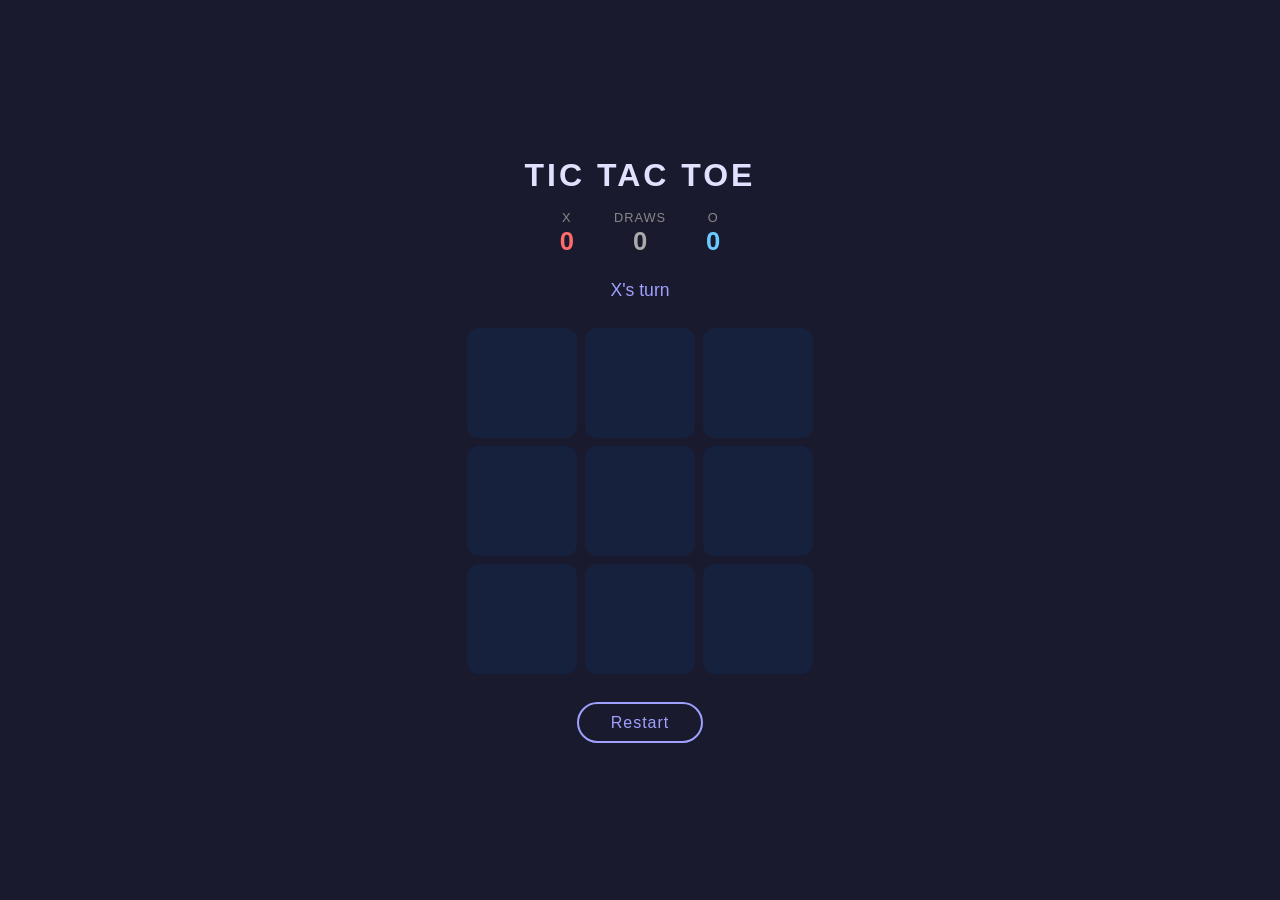
==== tic_tac_toe.html @ e94262e0 "Initial commit: Tic Tac Toe game Self-contained HTML/CSS/JS tic tac toe game with dark theme, score " ====
<!DOCTYPE html>
<html lang="en">
<head>
  <meta charset="UTF-8">
  <meta name="viewport" content="width=device-width, initial-scale=1.0">
  <title>Tic Tac Toe</title>
  <style>
    * { box-sizing: border-box; margin: 0; padding: 0; }

    body {
      min-height: 100vh;
      display: flex;
      flex-direction: column;
      align-items: center;
      justify-content: center;
      background: #1a1a2e;
      font-family: 'Segoe UI', sans-serif;
      color: #eee;
    }

    h1 {
      font-size: 2rem;
      margin-bottom: 1rem;
      letter-spacing: 3px;
      text-transform: uppercase;
      color: #e0e0ff;
    }

    #status {
      font-size: 1.1rem;
      margin-bottom: 1.5rem;
      height: 1.5rem;
      color: #a0a0ff;
    }

    #board {
      display: grid;
      grid-template-columns: repeat(3, 110px);
      grid-template-rows: repeat(3, 110px);
      gap: 8px;
    }

    .cell {
      background: #16213e;
      border-radius: 12px;
      display: flex;
      align-items: center;
      justify-content: center;
      font-size: 3rem;
      font-weight: bold;
      cursor: pointer;
      transition: background 0.15s, transform 0.1s;
      user-select: none;
    }

    .cell:hover:not(.taken) {
      background: #0f3460;
      transform: scale(1.04);
    }

    .cell.x { color: #ff6b6b; }
    .cell.o { color: #6bcbff; }

    .cell.winning {
      background: #0f3460;
      box-shadow: 0 0 16px 4px rgba(160, 160, 255, 0.4);
    }

    #restart {
      margin-top: 1.8rem;
      padding: 0.6rem 2rem;
      font-size: 1rem;
      border: 2px solid #a0a0ff;
      background: transparent;
      color: #a0a0ff;
      border-radius: 30px;
      cursor: pointer;
      letter-spacing: 1px;
      transition: background 0.15s, color 0.15s;
    }

    #restart:hover {
      background: #a0a0ff;
      color: #1a1a2e;
    }

    #scores {
      display: flex;
      gap: 2.5rem;
      margin-bottom: 1.5rem;
      font-size: 1rem;
    }

    .score-box { text-align: center; }
    .score-box .label { color: #888; font-size: 0.8rem; letter-spacing: 1px; text-transform: uppercase; }
    .score-box .value { font-size: 1.6rem; font-weight: bold; margin-top: 2px; }
    .score-box.x .value { color: #ff6b6b; }
    .score-box.o .value { color: #6bcbff; }
    .score-box.draws .value { color: #aaa; }
  </style>
</head>
<body>

  <h1>Tic Tac Toe</h1>

  <div id="scores">
    <div class="score-box x">
      <div class="label">X</div>
      <div class="value" id="score-x">0</div>
    </div>
    <div class="score-box draws">
      <div class="label">Draws</div>
      <div class="value" id="score-d">0</div>
    </div>
    <div class="score-box o">
      <div class="label">O</div>
      <div class="value" id="score-o">0</div>
    </div>
  </div>

  <div id="status">X's turn</div>

  <div id="board">
    <div class="cell" data-i="0"></div>
    <div class="cell" data-i="1"></div>
    <div class="cell" data-i="2"></div>
    <div class="cell" data-i="3"></div>
    <div class="cell" data-i="4"></div>
    <div class="cell" data-i="5"></div>
    <div class="cell" data-i="6"></div>
    <div class="cell" data-i="7"></div>
    <div class="cell" data-i="8"></div>
  </div>

  <button id="restart">Restart</button>

  <script>
    const WINS = [
      [0,1,2],[3,4,5],[6,7,8],
      [0,3,6],[1,4,7],[2,5,8],
      [0,4,8],[2,4,6]
    ];

    let board, current, over;
    const scores = { X: 0, O: 0, D: 0 };

    const cells = document.querySelectorAll('.cell');
    const status = document.getElementById('status');

    function init() {
      board = Array(9).fill(null);
      current = 'X';
      over = false;
      cells.forEach(c => {
        c.textContent = '';
        c.className = 'cell';
      });
      status.textContent = "X's turn";
    }

    function checkWinner() {
      for (const [a, b, c] of WINS) {
        if (board[a] && board[a] === board[b] && board[a] === board[c]) {
          return { winner: board[a], line: [a, b, c] };
        }
      }
      if (board.every(Boolean)) return { winner: null, line: [] };
      return null;
    }

    function handleClick(e) {
      const cell = e.currentTarget;
      const i = +cell.dataset.i;
      if (over || board[i]) return;

      board[i] = current;
      cell.textContent = current;
      cell.classList.add(current.toLowerCase(), 'taken');

      const result = checkWinner();
      if (result) {
        over = true;
        if (result.winner) {
          result.line.forEach(idx => cells[idx].classList.add('winning'));
          status.textContent = `${result.winner} wins!`;
          scores[result.winner]++;
        } else {
          status.textContent = "It's a draw!";
          scores.D++;
        }
        document.getElementById('score-x').textContent = scores.X;
        document.getElementById('score-o').textContent = scores.O;
        document.getElementById('score-d').textContent = scores.D;
        return;
      }

      current = current === 'X' ? 'O' : 'X';
      status.textContent = `${current}'s turn`;
    }

    cells.forEach(c => c.addEventListener('click', handleClick));
    document.getElementById('restart').addEventListener('click', init);

    init();
  </script>
</body>
</html>
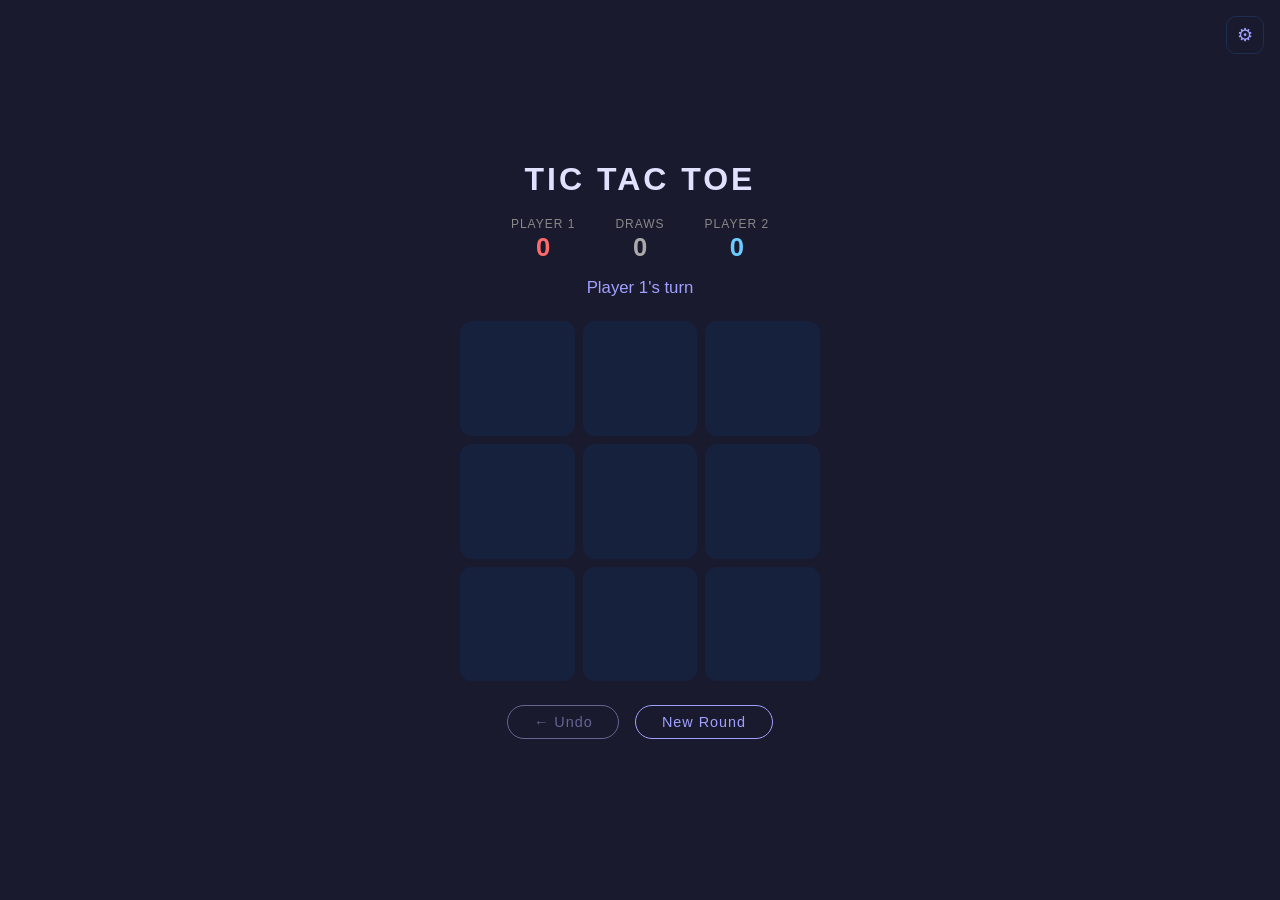
==== commit d980e6c3: "redirect old single-file to index.html" ====
--- a/tic_tac_toe.html
+++ b/tic_tac_toe.html
@@ -2,206 +2,10 @@
 <html lang="en">
 <head>
   <meta charset="UTF-8">
-  <meta name="viewport" content="width=device-width, initial-scale=1.0">
-  <title>Tic Tac Toe</title>
-  <style>
-    * { box-sizing: border-box; margin: 0; padding: 0; }
-
-    body {
-      min-height: 100vh;
-      display: flex;
-      flex-direction: column;
-      align-items: center;
-      justify-content: center;
-      background: #1a1a2e;
-      font-family: 'Segoe UI', sans-serif;
-      color: #eee;
-    }
-
-    h1 {
-      font-size: 2rem;
-      margin-bottom: 1rem;
-      letter-spacing: 3px;
-      text-transform: uppercase;
-      color: #e0e0ff;
-    }
-
-    #status {
-      font-size: 1.1rem;
-      margin-bottom: 1.5rem;
-      height: 1.5rem;
-      color: #a0a0ff;
-    }
-
-    #board {
-      display: grid;
-      grid-template-columns: repeat(3, 110px);
-      grid-template-rows: repeat(3, 110px);
-      gap: 8px;
-    }
-
-    .cell {
-      background: #16213e;
-      border-radius: 12px;
-      display: flex;
-      align-items: center;
-      justify-content: center;
-      font-size: 3rem;
-      font-weight: bold;
-      cursor: pointer;
-      transition: background 0.15s, transform 0.1s;
-      user-select: none;
-    }
-
-    .cell:hover:not(.taken) {
-      background: #0f3460;
-      transform: scale(1.04);
-    }
-
-    .cell.x { color: #ff6b6b; }
-    .cell.o { color: #6bcbff; }
-
-    .cell.winning {
-      background: #0f3460;
-      box-shadow: 0 0 16px 4px rgba(160, 160, 255, 0.4);
-    }
-
-    #restart {
-      margin-top: 1.8rem;
-      padding: 0.6rem 2rem;
-      font-size: 1rem;
-      border: 2px solid #a0a0ff;
-      background: transparent;
-      color: #a0a0ff;
-      border-radius: 30px;
-      cursor: pointer;
-      letter-spacing: 1px;
-      transition: background 0.15s, color 0.15s;
-    }
-
-    #restart:hover {
-      background: #a0a0ff;
-      color: #1a1a2e;
-    }
-
-    #scores {
-      display: flex;
-      gap: 2.5rem;
-      margin-bottom: 1.5rem;
-      font-size: 1rem;
-    }
-
-    .score-box { text-align: center; }
-    .score-box .label { color: #888; font-size: 0.8rem; letter-spacing: 1px; text-transform: uppercase; }
-    .score-box .value { font-size: 1.6rem; font-weight: bold; margin-top: 2px; }
-    .score-box.x .value { color: #ff6b6b; }
-    .score-box.o .value { color: #6bcbff; }
-    .score-box.draws .value { color: #aaa; }
-  </style>
+  <meta http-equiv="refresh" content="0;url=index.html">
+  <title>Redirecting...</title>
 </head>
 <body>
-
-  <h1>Tic Tac Toe</h1>
-
-  <div id="scores">
-    <div class="score-box x">
-      <div class="label">X</div>
-      <div class="value" id="score-x">0</div>
-    </div>
-    <div class="score-box draws">
-      <div class="label">Draws</div>
-      <div class="value" id="score-d">0</div>
-    </div>
-    <div class="score-box o">
-      <div class="label">O</div>
-      <div class="value" id="score-o">0</div>
-    </div>
-  </div>
-
-  <div id="status">X's turn</div>
-
-  <div id="board">
-    <div class="cell" data-i="0"></div>
-    <div class="cell" data-i="1"></div>
-    <div class="cell" data-i="2"></div>
-    <div class="cell" data-i="3"></div>
-    <div class="cell" data-i="4"></div>
-    <div class="cell" data-i="5"></div>
-    <div class="cell" data-i="6"></div>
-    <div class="cell" data-i="7"></div>
-    <div class="cell" data-i="8"></div>
-  </div>
-
-  <button id="restart">Restart</button>
-
-  <script>
-    const WINS = [
-      [0,1,2],[3,4,5],[6,7,8],
-      [0,3,6],[1,4,7],[2,5,8],
-      [0,4,8],[2,4,6]
-    ];
-
-    let board, current, over;
-    const scores = { X: 0, O: 0, D: 0 };
-
-    const cells = document.querySelectorAll('.cell');
-    const status = document.getElementById('status');
-
-    function init() {
-      board = Array(9).fill(null);
-      current = 'X';
-      over = false;
-      cells.forEach(c => {
-        c.textContent = '';
-        c.className = 'cell';
-      });
-      status.textContent = "X's turn";
-    }
-
-    function checkWinner() {
-      for (const [a, b, c] of WINS) {
-        if (board[a] && board[a] === board[b] && board[a] === board[c]) {
-          return { winner: board[a], line: [a, b, c] };
-        }
-      }
-      if (board.every(Boolean)) return { winner: null, line: [] };
-      return null;
-    }
-
-    function handleClick(e) {
-      const cell = e.currentTarget;
-      const i = +cell.dataset.i;
-      if (over || board[i]) return;
-
-      board[i] = current;
-      cell.textContent = current;
-      cell.classList.add(current.toLowerCase(), 'taken');
-
-      const result = checkWinner();
-      if (result) {
-        over = true;
-        if (result.winner) {
-          result.line.forEach(idx => cells[idx].classList.add('winning'));
-          status.textContent = `${result.winner} wins!`;
-          scores[result.winner]++;
-        } else {
-          status.textContent = "It's a draw!";
-          scores.D++;
-        }
-        document.getElementById('score-x').textContent = scores.X;
-        document.getElementById('score-o').textContent = scores.O;
-        document.getElementById('score-d').textContent = scores.D;
-        return;
-      }
-
-      current = current === 'X' ? 'O' : 'X';
-      status.textContent = `${current}'s turn`;
-    }
-
-    cells.forEach(c => c.addEventListener('click', handleClick));
-    document.getElementById('restart').addEventListener('click', init);
-
-    init();
-  </script>
+  <a href="index.html">Click here if not redirected automatically</a>
 </body>
 </html>
